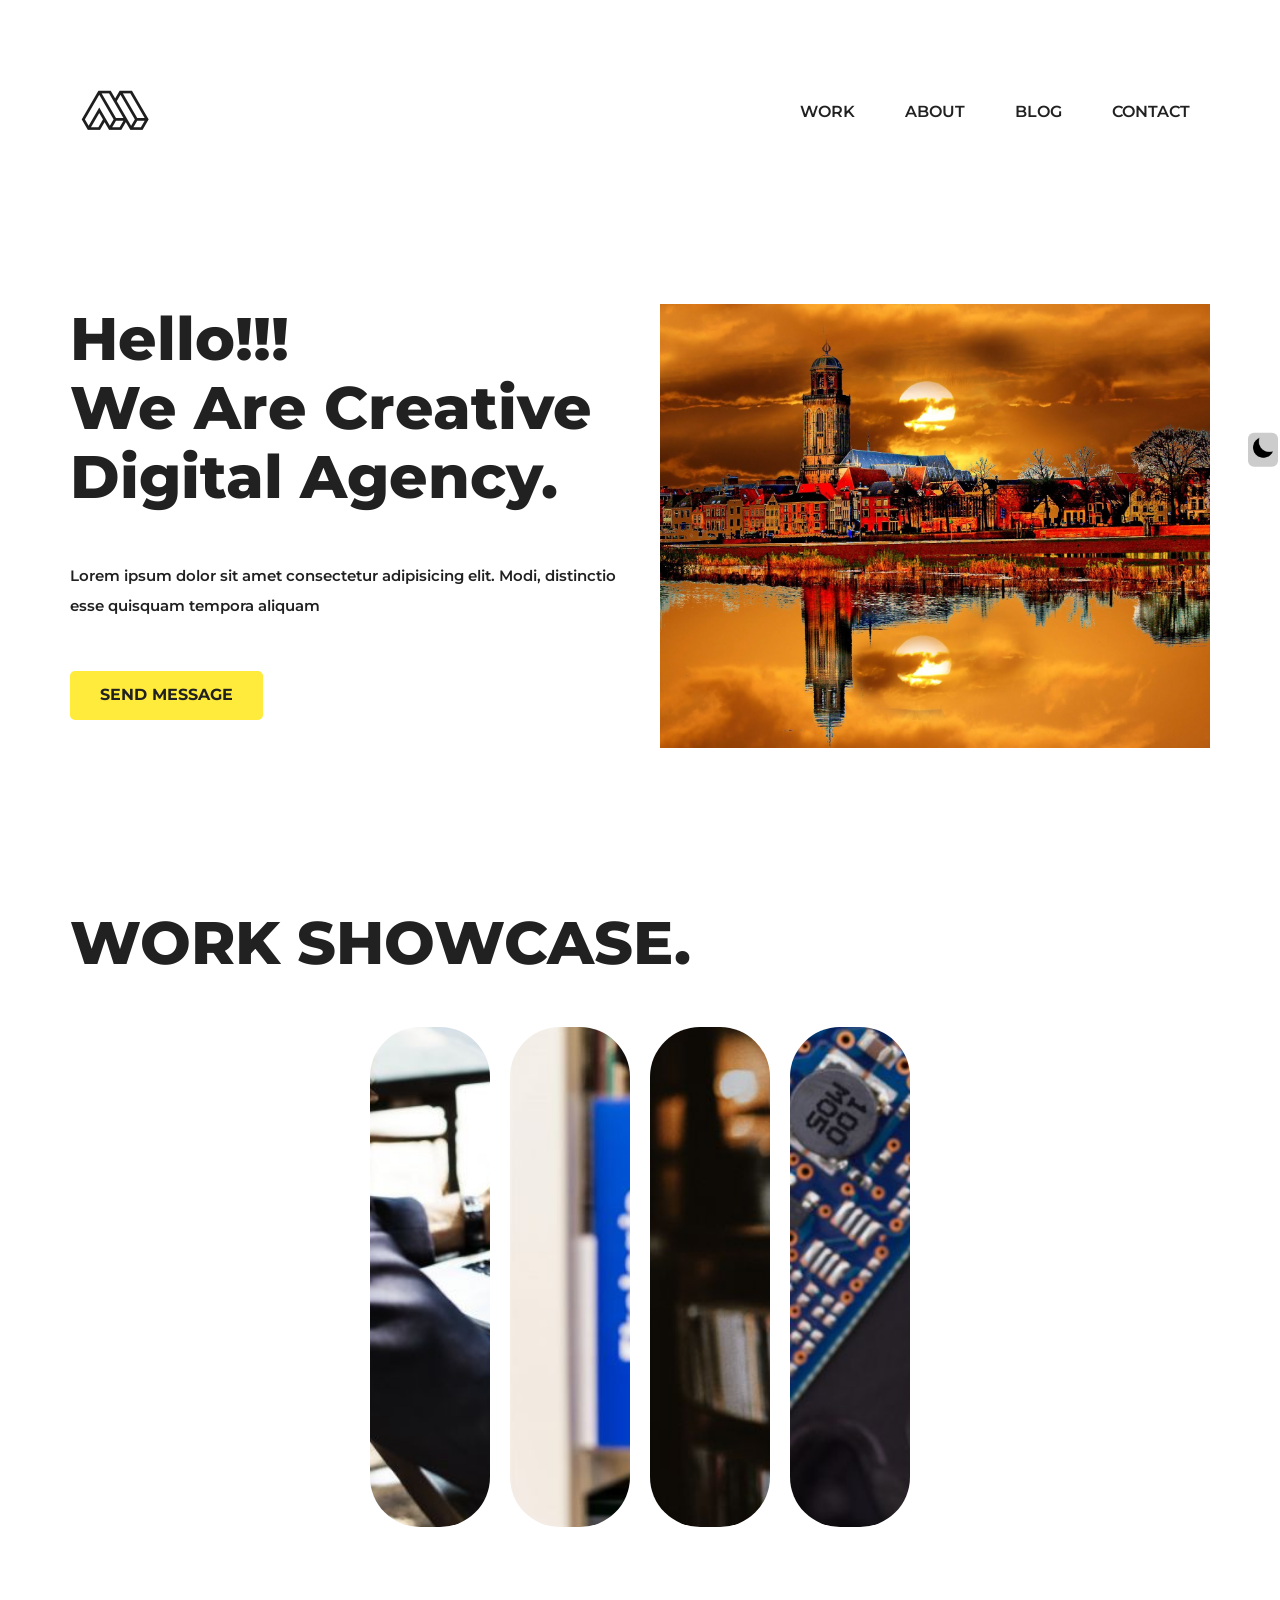
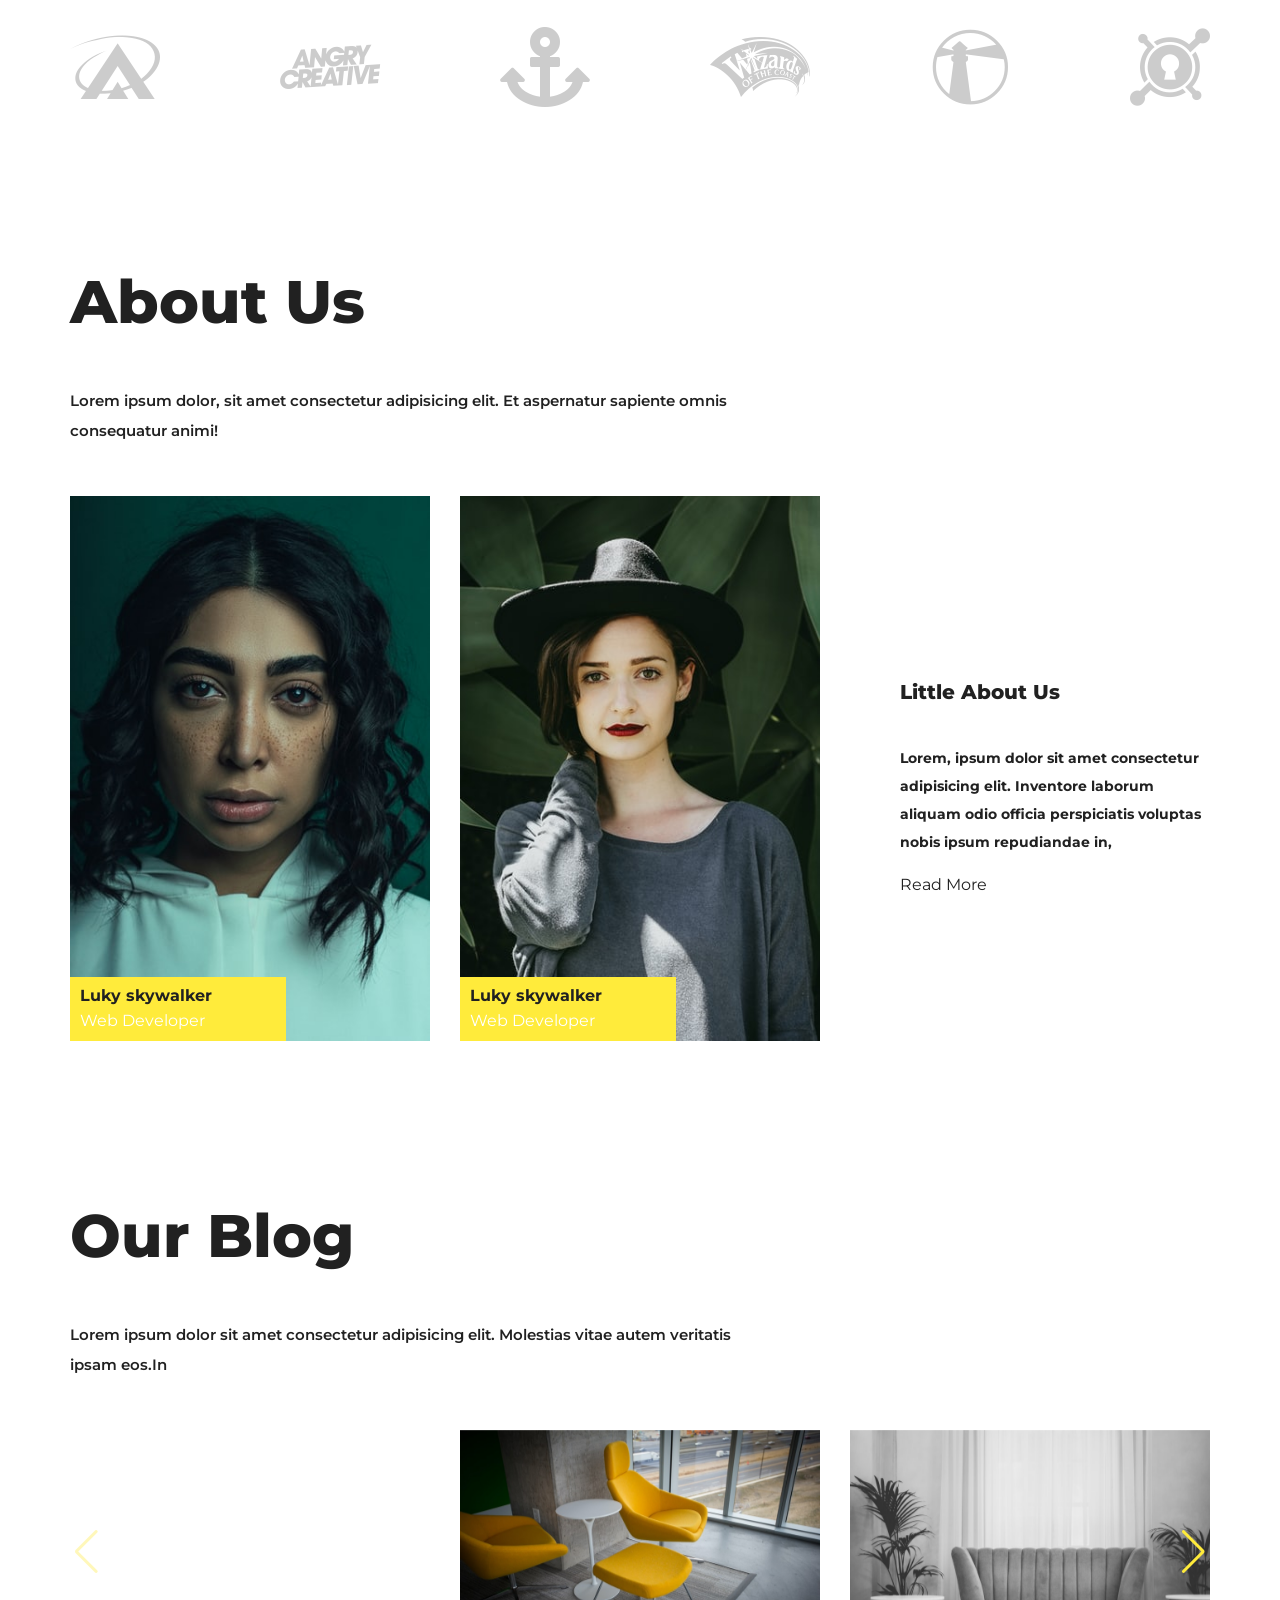
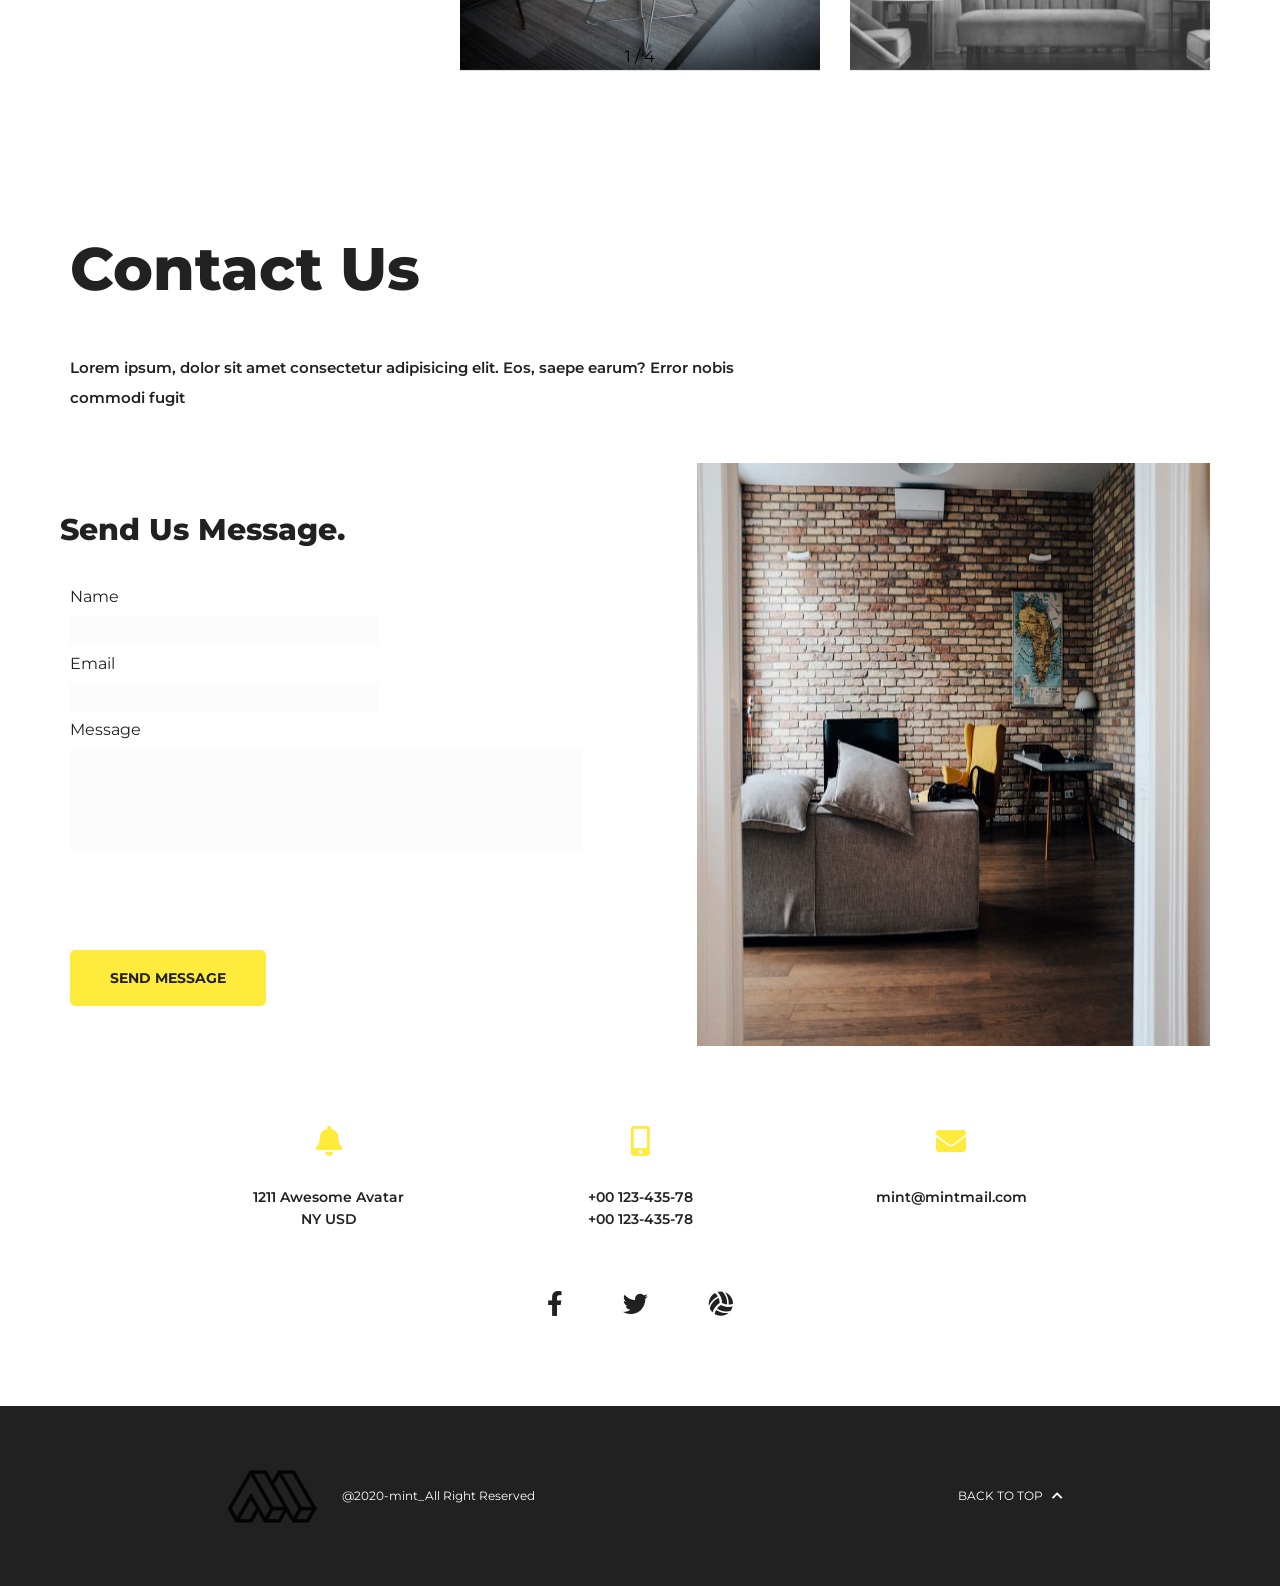
==== index.html @ 313225ad "third work" ====
<!DOCTYPE html>
<html lang="en">

<head>
    <meta charset="UTF-8">
    <meta http-equiv="X-UA-Compatible" content="IE=edge">
    <meta name="viewport" content="width=device-width, initial-scale=1.0">
    <!-- Normalize Css -->
    <link rel="stylesheet" href="Css/normalize.css">
    <!-- Font Awesome -->
    <link rel="stylesheet" href="Css/all.min.css">
    <!-- Link Swiper's CSS -->
    <link rel="stylesheet" href="Css/swiper-bundle.min.css">
    <!-- Master Css -->
    <link rel="stylesheet" href="Css/Master.css">
    <!-- Google Fonts -->
    <link rel="preconnect" href="https://fonts.googleapis.com">
    <link rel="preconnect" href="https://fonts.gstatic.com" crossorigin>
    <link href="https://fonts.googleapis.com/css2?family=Montserrat:wght@400;700;800&display=swap" rel="stylesheet">
    <title>Template_2 | Minimal</title>
</head>

<body>
    <div class="heading">
        <div class="theme"><img src="images/moon.png" alt="" class="dark"></div>
        <div class="container">
            <div class="image"><img src="images/logo.png" alt="logo"></div>
            <i class="fas fa-bars main-links"></i>
            <ul>
                <li><a href="#work">Work</a></li>
                <li><a href="#about">About</a></li>
                <li><a href="#blog">Blog</a></li>
                <li><a href="#contact">Contact</a></li>
            </ul>
        </div>
    </div>
    <!-- Start Landing -->
    <div class="landing">
        <div class="container">
            <div class="land-text">
                <h2 class="special-heading">Hello!!! <br>We Are Creative <br> Digital Agency.</h2>
                <p>Lorem ipsum dolor sit amet consectetur adipisicing elit. Modi, distinctio esse quisquam tempora
                    aliquam
                </p>
                <a href="#">Send Message</a>
            </div>
            <div class="land-image">
                <img src="images/landing.jpg" alt="">
            </div>
        </div>
    </div>
    <!-- End Landing -->
    <!-- Start Work -->
    <div class="work" id="work">
        <div class="container">
            <h2 class="special-heading" data-custom="Work Showcase.">Work Showcase.</h2>
                    <div class="expand">
                        <div class="show"><p><span>Project-4</span> Lorem ipsum, dolor sit amet consectetur adipisicing elit.</p></div>
                        <div class="show"><p><span>Project-5</span> Lorem ipsum, dolor sit amet consectetur adipisicing elit.</p></div>
                        <div class="show"><p><span>Project-6</span> Lorem ipsum, dolor sit amet consectetur adipisicing elit.</p></div>
                        <div class="show"><p><span>Project-6</span> Lorem ipsum, dolor sit amet consectetur adipisicing elit.</p></div>
                    </div>
            <div class="brands">
                <i class="fab fa-asymmetrik"></i>
                <i class="fab fa-angrycreative"></i>
                <i class="fas fa-anchor"></i>
                <i class="fab fa-wizards-of-the-coast"></i>
                <i class="fab fa-watchman-monitoring"></i>
                <i class="fab fa-keycdn"></i>
            </div>
        </div>
    </div>
    <!-- End Work -->
    <!-- Start About -->
    <div class="about" id="about">
        <div class="container">
            <h2 class="special-heading" data-custom="About Us">About Us</h2>
            <p>Lorem ipsum dolor, sit amet consectetur adipisicing elit. Et aspernatur sapiente omnis consequatur
                animi!
            </p>
            <div class="content">
                <div class="card">
                    <img src="images/about-1.jpg" alt="">
                    <div class="text">
                        <h4>Luky skywalker</h4>
                        <p>Web Developer</p>
                    </div>
                </div>
                <div class="card">
                    <img src="images/about-2.jpg" alt="">
                    <div class="text">
                        <h4>Luky skywalker</h4>
                        <p>Web Developer</p>
                    </div>
                </div>
                <div class="card">
                    <h3>Little About Us</h3>
                    <p class="special">Lorem, ipsum dolor sit amet consectetur adipisicing elit. Inventore laborum
                        aliquam odio officia perspiciatis voluptas nobis ipsum repudiandae in,
                    </p>
                    <p class="special">Lorem ipsum dolor sit, amet consectetur adipisicing elit. Doloribus eos, recusandae libero 
                        consequatur asperiores praesentium eaque quis magni est dignissimos veniam
                    </p>
                    <button href="#" class="more">Read More</button>
                </div>
            </div>
        </div>
    </div>
    <!-- End About -->
    <!-- Start Blog -->
    <div class="blog" id="blog">
        <div class="container">
            <h2 class="special-heading" data-custom="Our Blog">Our Blog</h2>
            <p>Lorem ipsum dolor sit amet consectetur adipisicing elit. Molestias vitae autem veritatis ipsam eos.In</p>
            <div #swiperRef="" class="swiper mySwiper">
                <div class="swiper-wrapper">
                    <div class="swiper-slide"><img src="images/blog-1.jpg" alt=""></div>
                    <div class="swiper-slide"><img src="images/blog-2.jpg" alt=""></div>
                    <div class="swiper-slide"><img src="images/blog-3.jpg" alt=""></div>
                    <div class="swiper-slide"><img src="images/blog-1.jpg" alt=""></div>
                </div>
                <div class="swiper-button-next"></div>
                <div class="swiper-button-prev"></div>
                <div class="swiper-pagination"></div>
            </div>
        </div>
    </div>
    <!-- End Blog -->
    <!-- Start Contact -->
    <div class="contact" id="contact">
        <div class="container">
            <h2 class="special-heading" data-custom="Contact Us">Contact Us</h2>
            <p>Lorem ipsum, dolor sit amet consectetur adipisicing elit. Eos, saepe earum? Error nobis commodi fugit
            </p>
            <div class="box">
                <div class="row">
                    <h3>Send Us Message.</h3>
                    <form>
                        <label for="name">Name</label>
                        <input type="text" id="name">
                        <label for="email">Email</label>
                        <input type="email" id="email">
                        <label for="message">Message</label>
                        <textarea id="meassage"></textarea>
                    </form>
                    <a href="#">Send Message</a>
                </div>
                <div class="row">
                    <img src="images/contact.jpg" alt="">
                </div>
            </div>
            <div class="media">
                <div class="icon"><i class="fas fa-bell"></i>
                    <p>1211 Awesome Avatar <br> NY USD</p>
                </div>
                <div class="icon"><i class="fas fa-mobile-alt"></i>
                    <p>+00 123-435-78 <br> +00 123-435-78</p>
                </div>
                <div class="icon"><i class="fas fa-envelope"></i>
                    <p>mint@mintmail.com</p>
                </div>
            </div>
            <div class="social">
                <i class="fab fa-facebook-f"></i>
                <i class="fab fa-twitter"></i>
                <i class="fas fa-volleyball-ball"></i>
            </div>
        </div>
    </div>
    <!-- End Contact -->
    <!-- Start Footer -->
    <div class="footer">
        <div class="content">
            <div class="copyright">
                <img src="images/logo.png" alt=""><span>@2020-mint_All Right Reserved</span>
            </div>
            <div class="back">
                <span>Back To Top</span>
                <i class="fas fa-chevron-up"></i>
            </div>
        </div>
    </div>
    <!-- End Footer -->
    <!-- Swiper JS -->
    <script src="js/swiper-bundle.min.js"></script>
    <!-- Initialize Swiper -->
    <script>
    var swiper = new Swiper(".mySwiper", {
        slidesPerView: 3,
        centeredSlides: true,
        spaceBetween: 30,
        pagination: {
            el: ".swiper-pagination",
            type: "fraction",
        },
        navigation: {
            nextEl: ".swiper-button-next",
            prevEl: ".swiper-button-prev",
        },
        });
    </script>
    <script src="js/main.js"></script>
</body>

</html>
---- Css/Master.css ----
* {
    -webkit-box-sizing: border-box;
    -moz-box-sizing: border-box;
    box-sizing: border-box;
    padding: 0;
    margin: 0;
}
html {
    -webkit-scroll-behavior: smooth;
    -moz-scroll-behavior: smooth;
    scroll-behavior: smooth;
}
ul {
    list-style: none;
}
a {
    text-decoration: none;
    border-radius: 5px;
}
a:hover {
    opacity: 0.7;
}
img {
    width: 100%;
    height: 100%;
}
/* Start Variables */
:root {
    --main-color: #FFEB3B;
    --primary-color: #fff;
    --secondary-color: #212121;
    --section-padding: 80px;
}
.dark-theme {
    --primary-color: #212121;
    --secondary-color: #999;
}
body {
    background-color: var(--primary-color);
    font-family: 'Montserrat', sans-serif;
}
/* End Variables */
/* Start Global Rules */
.container {
    padding-right: 15px;
    padding-left: 15px;
    margin-right: auto;
    margin-left: auto;
    position: relative;
}
@media (min-width: 768px) {
    .container {
        width: 750px;
    }
}
@media (min-width: 992px) {
    .container {
        width: 970px;
    }
}
@media (min-width: 1200px) {
    .container {
        width: 1170px;
    }
}
/* End Global Rules */
/* Start Component */
.special-heading {
    font-weight: 800;
    margin-bottom: 50px;
    font-size: 60px;
    color: var(--secondary-color);
    position: relative;
}
.special-heading::before {
    content: attr(data-custom);
    position: absolute;
    color: var(--main-color);
    width: 0;
    transition: 1.5s linear;
    overflow: hidden;
    white-space: nowrap;
}
.container:hover .special-heading:before {
    width: 100%;
}
.special-heading + p {
    margin-bottom: 50px;
    line-height: 2;
    font-size: 15px;
    font-weight: 600;
    width: 60%;
    color: var(--secondary-color);
}
@media (max-width: 767px) {
    .special-heading {
        font-size: 35px;
    }
    .special-heading + p {
        width: 100%;
    }
    .work .special-heading {
        font-size: 28px;
    }
}
/* End Component */
/* Start Heading */
.heading {
    padding-top: var(--section-padding);
    padding-bottom: var(--section-padding);
}
.heading .container {
    display: flex;
    justify-content: space-between;
    align-items: center;
    position: relative;
}
.heading .container .image img {
    width: 150px;
    cursor: pointer;
    mix-blend-mode: multiply;
}
.heading .container .main-links {
    display: none;
    font-size: 20px;
    color: var(--secondary-color);
}
.heading .container ul {
    display: flex;
    align-items: center;
    gap: 10px;
}
.heading .container ul li {
    width: 100%;
}
.heading .container ul li a {
    padding: 20px;
    color: var(--secondary-color);
    font-weight: 600;
    text-transform: uppercase;
    display: block;
    text-align: center;
}
.heading .theme {
    cursor: pointer;
    position: fixed;
    z-index: 5;
    top: 50%;
    transform: translateY(-50%);
    right: 2px;
    background-color: #ccc;
    padding: 5px;
    border-radius: 6px;
}
.heading .theme:hover {
    background-color: #ccccccab;
}
.heading .dark {
    width: 20px;
    height: 20px;
}
@property --angle {
    syntax: '<angle>';
    initial-value: 90deg;
    inherits: true;
}
@keyframes rotate-border {
    100% {
        --angle: 460deg;
    }
}
.heading .container ul li a:hover {
    border: 3px solid;
    border-image: conic-gradient(from var(--angle), transparent ,var(--main-color) 0.1turn, var(--main-color) 0.15turn, transparent  0.5turn) 30;
    animation: rotate-border 2.5s linear infinite;
    color: var(--main-color);
}
@media (max-width :767px) {
    .heading .container ul {
        display: flex;
        flex-direction: column;
        position: absolute;
        right: 5px;
        top: calc(100% - 5px);
        width: 70%;
        padding: 20px;
        background-color: #eee;
        z-index: 9;
        opacity: 0;
        transition: 0.5s;
        border-radius: 6px;
    }
    .heading .container ul::before {
    content: "";
    position: absolute;
    border-width: 20px;
    border-style: solid;
    border-color: transparent transparent #eee transparent;
    right: 0;
    top: -33px;
} 
    .heading .container .main-links {
        display: block;
        cursor: pointer;
        position: relative;
        z-index: 10;
    }
    .heading .container ul.open {
        opacity: 1;
    }
}
/* End Heading */
/* Start Landing */
.landing {
    padding-top: var(--section-padding);
    padding-bottom: var(--section-padding);
    
}
.landing .container {
    display: flex;
    flex-wrap: wrap;
    gap: 20px;
}
@media (max-width: 767px) {
    .landing .container {
        flex-direction: column;
    }
}
.landing .container .land-text {
    flex-basis: 50%;
    color: var(--secondary-color);
}
.landing .container .land-text p {
    width: 100%;
}
@media (max-width: 767px) {
    .landing .container .land-text {
        text-align: center;
    }
}
.landing .container .land-image {
    flex: 1;
}
.landing .container a {
    display: block;
    padding: 15px 30px;
    background-color: var(--main-color);
    color: var(--secondary-color);
    font-weight: bold;
    text-transform: uppercase;
    width: fit-content;
}
@media (max-width: 767px) {
    .landing .container a {
        margin: 0 auto 50px;
    }
}
/* End Landing*/
/* Start Work */
.work {
    padding-top: var(--section-padding);
    padding-bottom: var(--section-padding);
    text-transform: uppercase;
    color: var(--secondary-color);
}
.work .expand {
    display: flex;
    align-items: center;
    justify-content: center;
    gap: 20px;
}
.work .expand .show {
    width: 120px;
    height: 500px;
    border-radius: 50px;
    transition: 0.5s;
    position: relative;
    background-size: cover;
    cursor: pointer;
    overflow: hidden;
}
.work .expand .show p {
    width: 100%;
    height: 100%;
    border-radius: inherit;
    display: flex;
    justify-content: center;
    align-items: center;
    text-align: center;
    background-color: rgba(0, 0, 0, 0.5);
    opacity: 0;
    text-transform: capitalize;
    color: #fff;
    transition: 0.5s;
}
.work .expand .show p span {
    position: absolute;
    bottom: 20px;
    left: 20px;
}
.work .expand .show:first-child {
    background-image: url(../images/work-1.jpg);
}
.work .expand .show:nth-child(2) {
    background-image: url(../images/work-2.jpg);
}
.work .expand .show:nth-child(3) {
    background-image: url(../images/work-3.jpg);
}
.work .expand .show:nth-child(4) {
    background-image: url(../images/work-4.jpg);
}
.work .expand .show:hover {
    width: 300px;
}
@media (max-width:767px) {
    .work .expand {
        gap: 5px;
    }
    .work .expand .show p {
        font-size: 12px;
    }
}
.work .expand .show:hover p {
    opacity: 1;
}
.work .container .brands {
    display: flex;
    justify-content: space-between;
    margin: 100px 0 0;
}
.work .container .brands i {
    font-size: 80px;
    color: #ccc;
}
@media (max-width: 767px) {
    .work .container .brands i {
        font-size: 35px;
    }
}
/* End Work */
/* Start About */
.about {
    padding-top: var(--section-padding);
    padding-bottom: var(--section-padding);
}
.about .content {
    display: grid;
    grid-template-columns: repeat(auto-fill, minmax(300px, 1fr));
    gap: 30px;
}
.about .content .card {
    position: relative;
    color: var(--secondary-color);
}
.about .content .card:last-child {
    margin-left: 50px;
    align-self: center;
}
@media (max-width: 1199px) {
    .about .content .card:last-child {  
        text-align: center;
        margin-left: 0;
    }
}
.about .content .card .text {
    background-color: var(--main-color);
    padding: 10px;
    width: 60%;
    position: absolute;
    left: 0;
    bottom: 0;
}
.about .content .card .text h4 {
    margin-bottom: 7px;
}
.about .content .card .text p {
    color: var(--primary-color);
}
.about .content .card h3 {
    margin: 40px 0;
    font-weight: 800;
    font-size: 20px;
}
.about .content .card .special {
    line-height: 2;
    font-weight: bold;
    font-size: 14px;
    overflow: hidden;
}
.about .content .card .special:first-of-type {
    margin-bottom: 20px;
}
.about .content .card .special:last-of-type {
    height: 0;
    transition: 0.5s;
}
.about .content .card .special.more {
    height: 150px;
}
.about .content button {
    background-color: transparent;
    border: none;
    cursor: pointer;
    color: var(--secondary-color);
}
.about .content button:hover {
    opacity: 0.8;
}
/* End About */
/* Start Blog */
.blog {
    padding-top: var(--section-padding);
    padding-bottom: var(--section-padding);
}
.swiper-button-next,
.swiper-button-prev {
    position: absolute;
    top: 50%;
}
.swiper-button-next::after,
.swiper-button-prev::after {
    color: var(--main-color);
    position: absolute;
}
.swiper-button-prev::after {
    left: -5px;
}
.swiper-button-next::after {
    right: -5px;
}
@media (max-width:767px) {
    .swiper-button-next::after,
    .swiper-button-prev::after {
    font-size: 24px;
}
}
/* End Blog */
/* Start Contact */
.contact {
    padding-top: var(--section-padding);
    padding-bottom: var(--section-padding);
}
.contact .container .box {
    display: flex;
    justify-content: space-between;
    align-content: center;
    flex-wrap: wrap;
}
@media (max-width: 1199px) {
    .contact .container .box {
        flex-direction: column;
    }
}
.contact .container .box .row {
    flex-basis: 45%;
    color: var(--secondary-color);
}
.contact .container .box h3 {
    font-weight: 800;
    margin: 50px 0 30px -10px;
    font-size: 30px;
}
.contact .container .box form {
    display: flex;
    flex-wrap: wrap;
    flex-direction: column;
    justify-content: space-between;
}
.contact .container .box form label {
    margin: 10px 0;
}
.contact .container .box form input {
    width: 60%;
    border: none;
    background-color: #fcfcfc;
    padding: 5px;
}
.contact .container .box form input:focus,
.contact .container .box form textarea:focus {
    outline: none;
}
.contact .container .box form textarea {
    height: 100px;
    padding: 5px;
    border: none;
    background-color: #fcfcfc;
    resize: none;
}
.contact .container .box a {
    display: block;
    background-color: var(--main-color);
    width: fit-content;
    margin: 100px 0 40px;
    padding: 20px 40px;
    color: var(--secondary-color);
    text-transform: uppercase;
    font-weight: bold;
    font-size: 14px;
}
.contact .container .media {
    display: flex;
    justify-content: space-evenly;
    margin: 50px 0;
    text-align: center;
    color: var(--secondary-color);
}
.contact .container .media .icon i {
    font-size: 30px;
    padding: 30px 10px;
    color: var(--main-color);
}
.contact .container .media .icon p {
    line-height: 1.6;
    font-size: 14px;
    font-weight: 600;
}
@media (max-width: 767px) {
    .contact .container .media .icon i {
        font-size: 20px;
    }
    .contact .container .media .icon p {
        font-size: 8px;
    }
}
.contact .container .social {
    display: flex;
    justify-content: center;
    color: var(--secondary-color);
    gap: 40px;
}
.contact .container .social i {
    font-size: 25px;
    padding: 10px;
    cursor: pointer;
    border-radius: 6px;
    transition: 0.3s;
}
.contact .container .social i:hover {
    background-color: var(--main-color);
}
/* End Contact */
/* Start Footer */
.footer {
    background-color: var(--secondary-color);
    color: var(--primary-color);
}
.footer .content {
    display: flex;
    justify-content: space-around;
    align-items: center;
    padding: 50px 0;
}
.footer .content  .copyright img {
    width: 200px;
    vertical-align: middle;
    mix-blend-mode: multiply;
}
.footer .content  .copyright span {
    margin-left: -70px;
    font-size: 12px;
}
.footer .content .back {
    cursor: pointer;
}
.footer .content .back span {
    font-size: 12px;
    text-transform: uppercase;
    color: var(--primary-color);
}
.footer .content .back i {
    color: var(--primary-color);
    border: none;
    background: none;
    color: var(--primary-color);
    font-size: 12px;
    padding: 5px;
    cursor: pointer;
}
.footer .content .back:hover span,
.footer .content .back:hover i {
    color: var(--main-color);
}
@media (max-width: 767px) {
    .footer .content  .copyright img {
        width: 150px;
        margin-right: 10px;
    }
    .footer .content  .copyright span,
    .footer .content .back span,
    .footer .content .back button {
        font-size: 8px;
    }
}
/* End Footer */
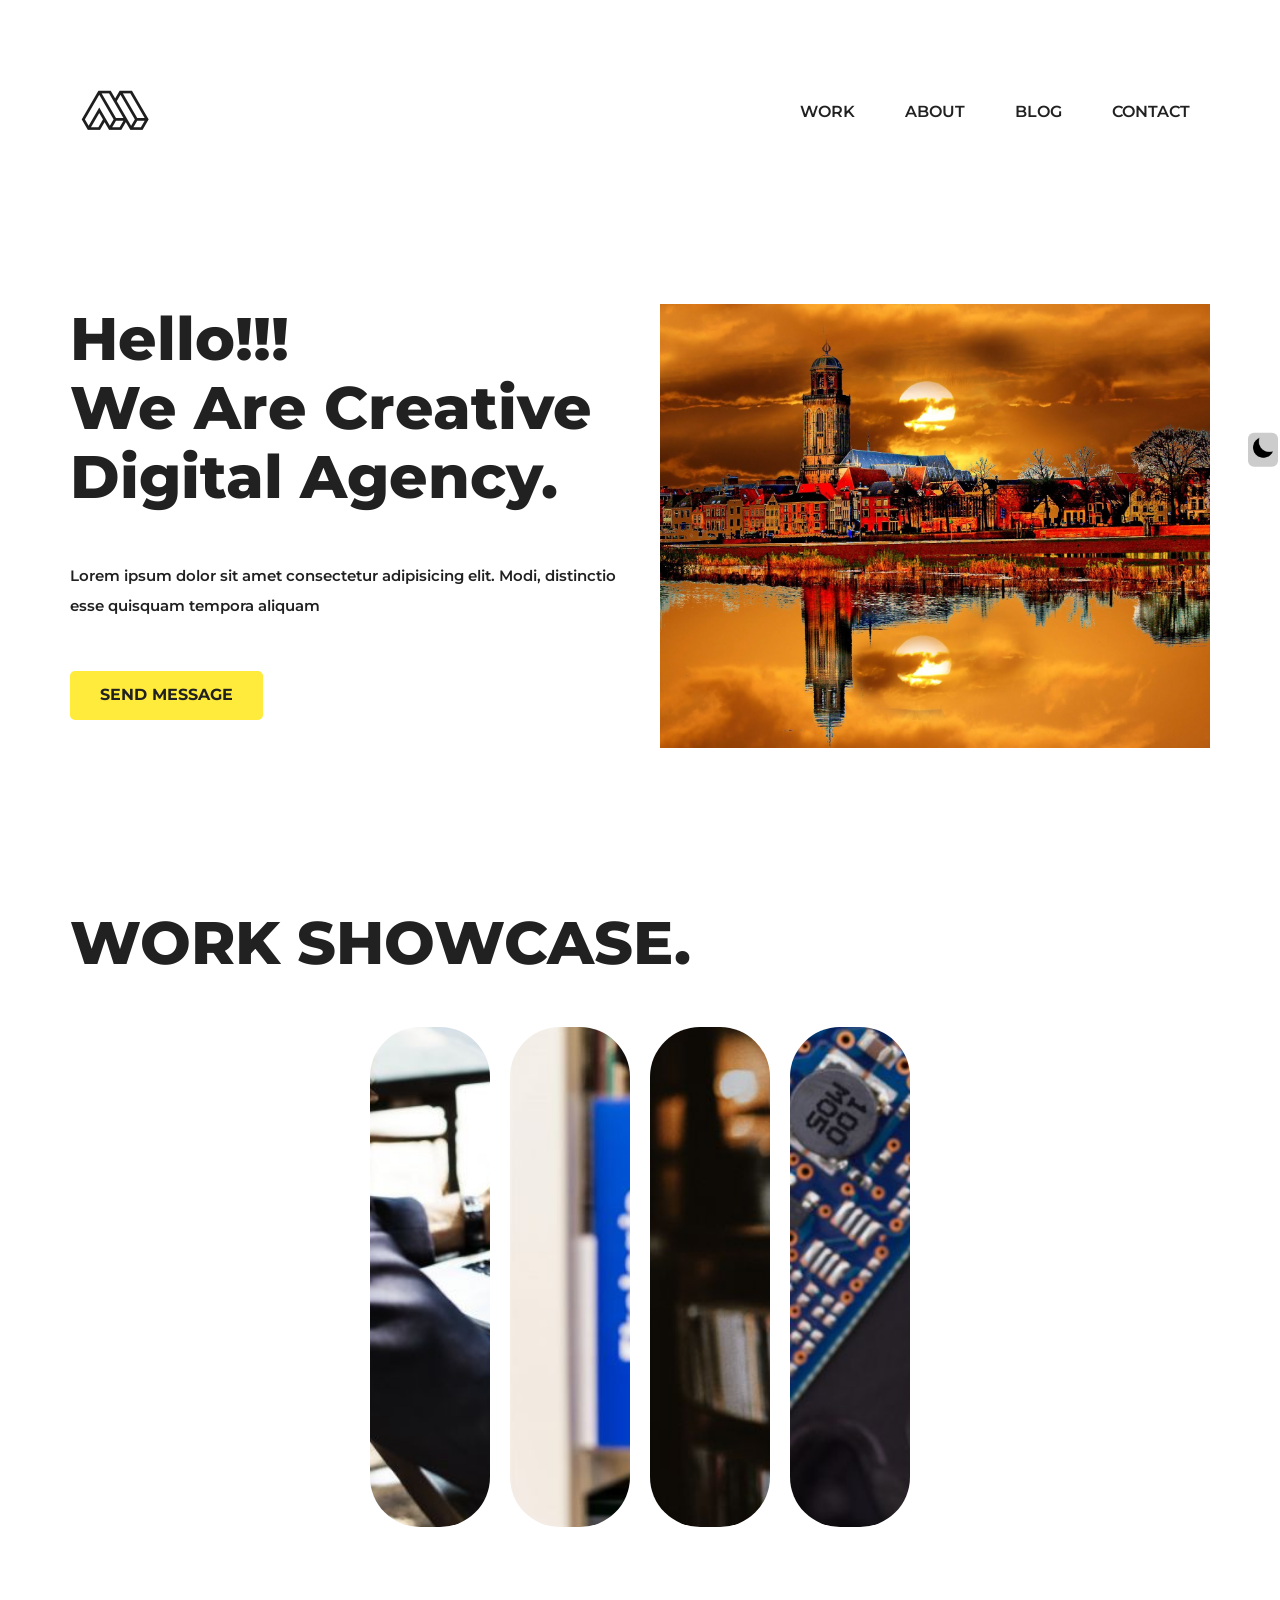
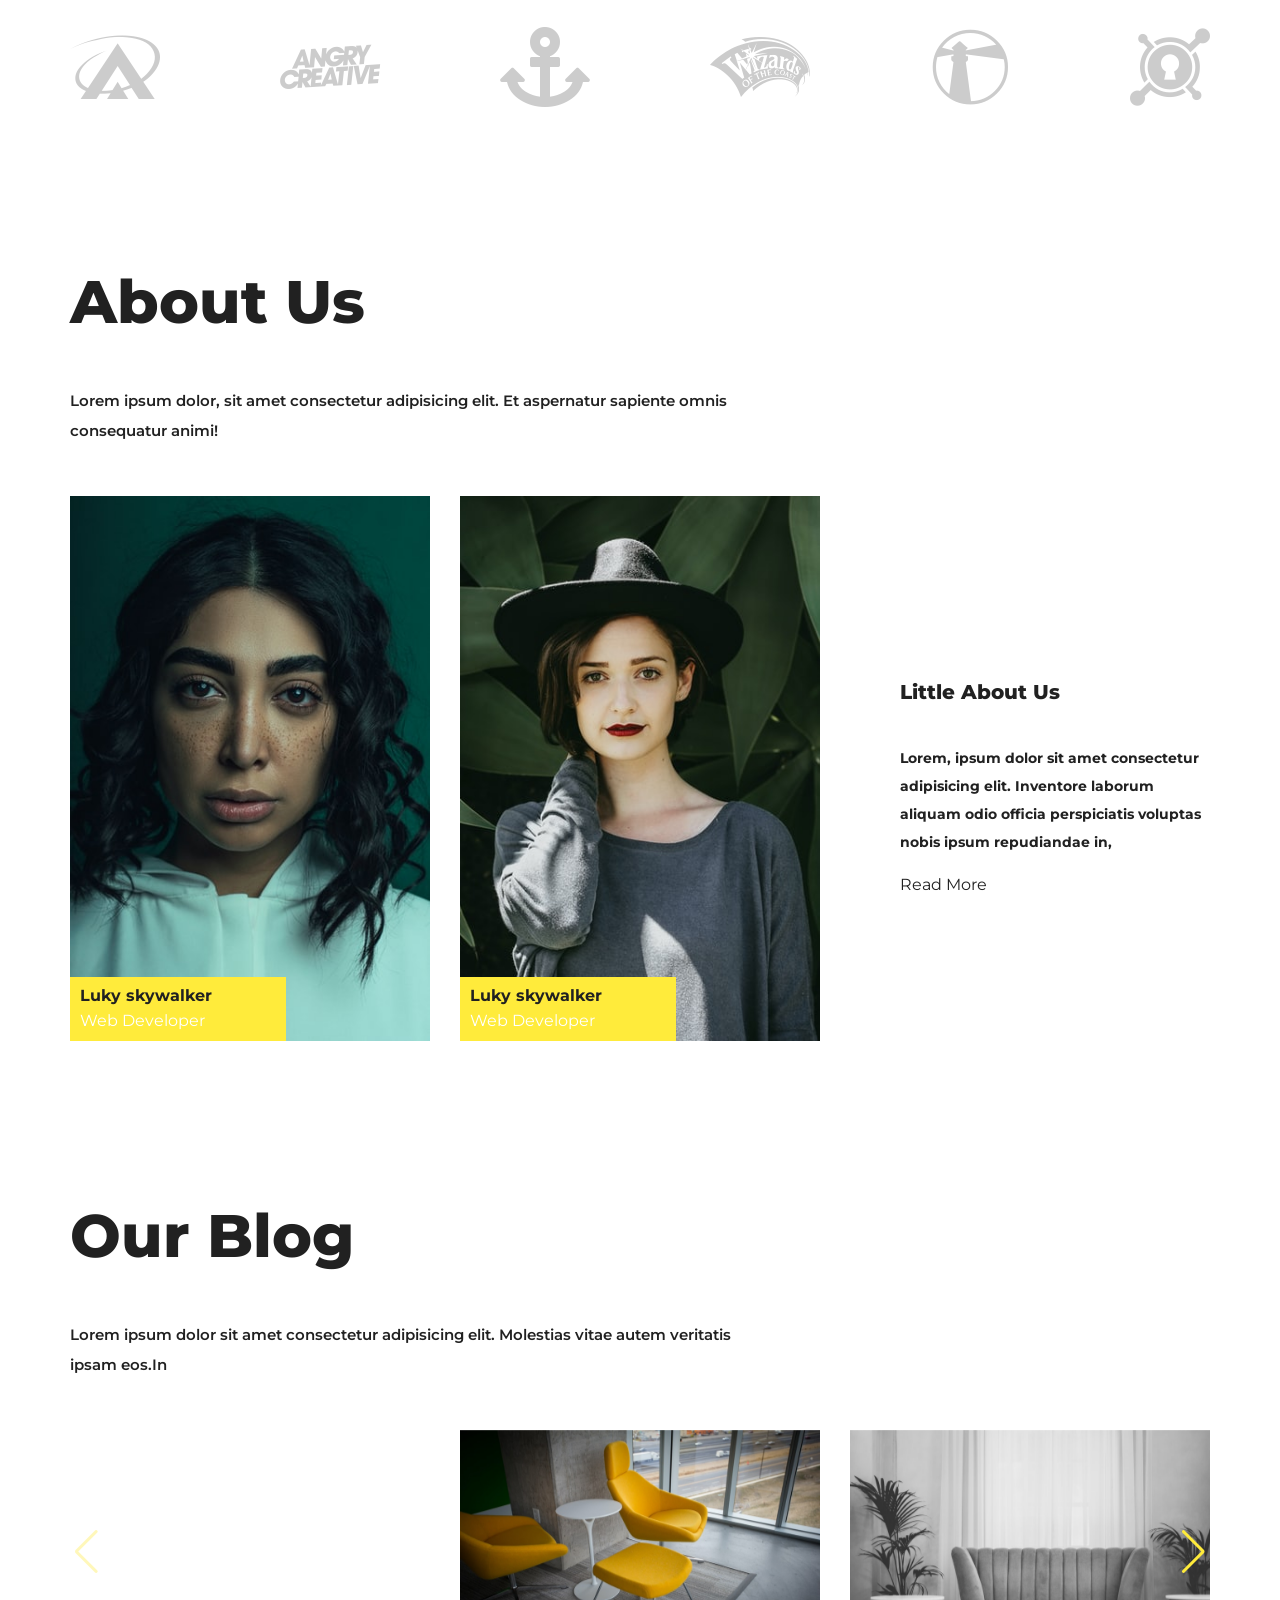
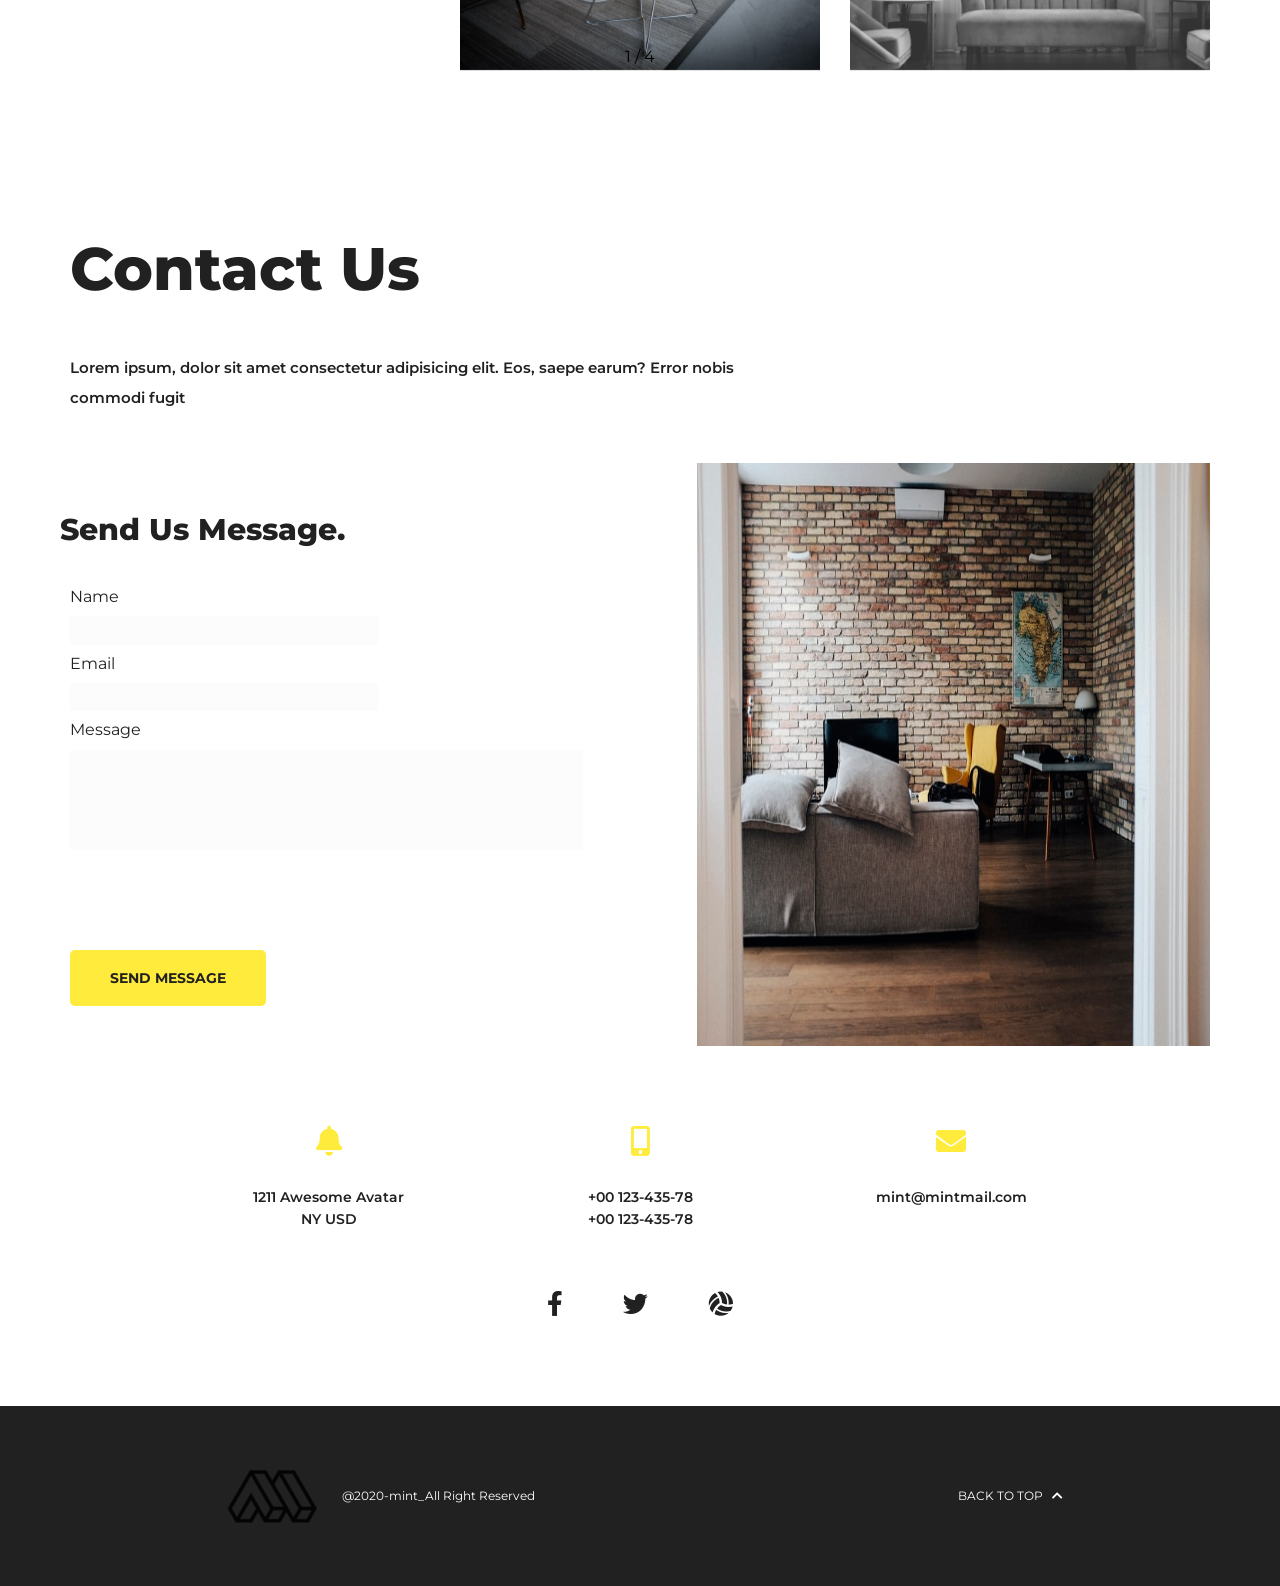
==== commit 6377c1a0: "Update index.html" ====
--- a/index.html
+++ b/index.html
@@ -17,7 +17,7 @@
     <link rel="preconnect" href="https://fonts.googleapis.com">
     <link rel="preconnect" href="https://fonts.gstatic.com" crossorigin>
     <link href="https://fonts.googleapis.com/css2?family=Montserrat:wght@400;700;800&display=swap" rel="stylesheet">
-    <title>Template_2 | Minimal</title>
+    <title>Template_3</title>
 </head>
 
 <body>
@@ -202,4 +202,4 @@
     <script src="js/main.js"></script>
 </body>
 
-</html>+</html>
